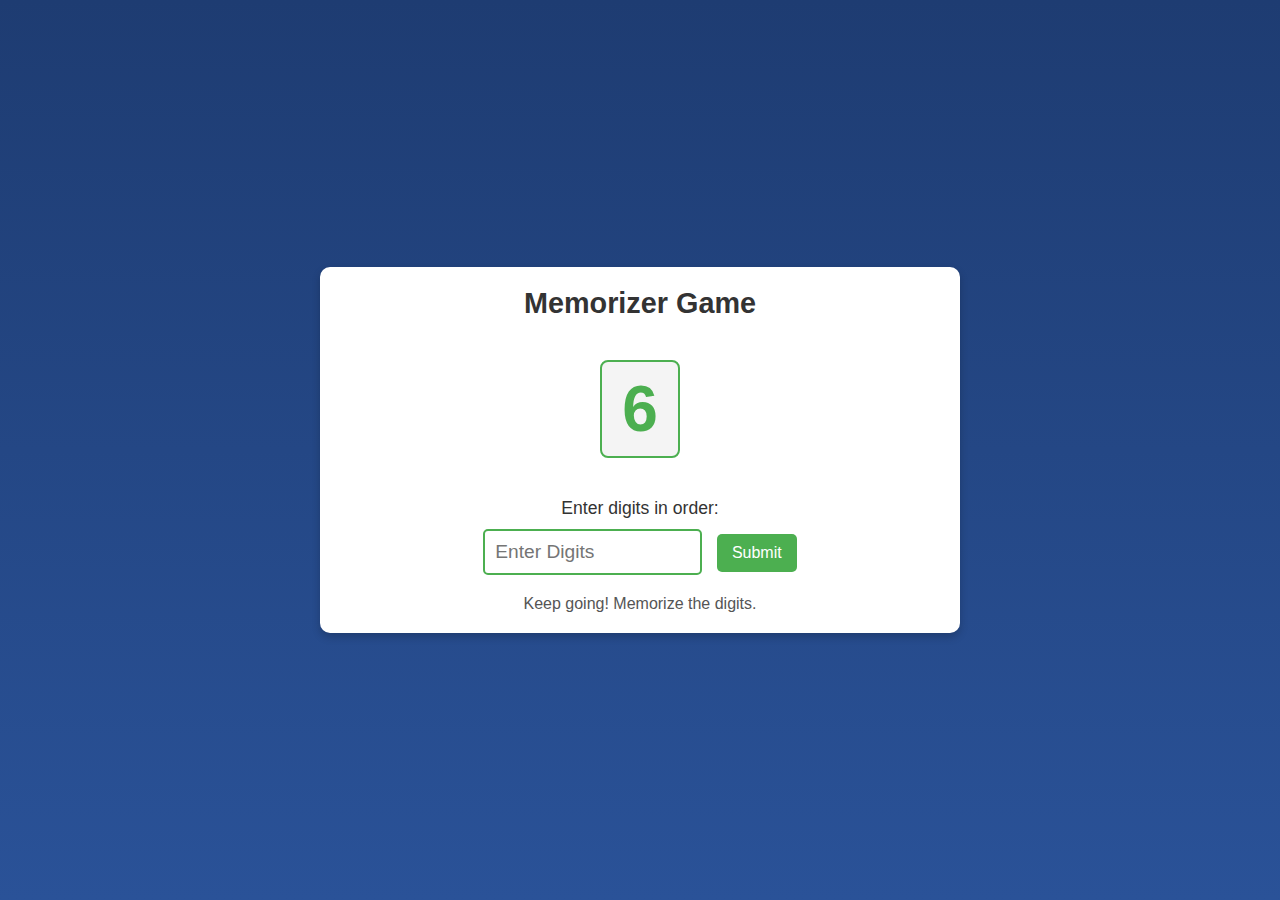
==== index.html @ 51d383ac "initial commit" ====
<!DOCTYPE html>
<html lang="en">
<head>
    <meta charset="UTF-8">
    <meta name="viewport" content="width=device-width, initial-scale=1.0">
    <title>Memorizer Game</title>
    <link rel="stylesheet" href="styles.css">
</head>
<body>
    <div class="game-container">
        <h1>Memorizer Game</h1>

        <!-- Displayed Digit -->
        <h2 id="score-title" class="hidden">Your Score:</h2>
        <div id="display-digit" class="digit-display">
            0
        </div>

        <div id="game-over" class="hidden game-over">
            <h2>Correct Answer:</h2>
            <div id="final-answer" class="final-digits"></div>

            <h2>Your Answer:</h2>
            <div id="user-final-answer" class="wrong"></div>
            <div class="restart-btn-container">
                <button id="restart-btn" class="restart-btn">Play Again<img src="imgs/restart.png" alt="restart"></button>
                <button id="main-menu-btn" class="submit-btn">Main Menu</button>
            </div>
        </div>

        <!-- Input Section -->
        <div class="input-section">
            <label for="user-input">Enter digits in order:</label>
            <input id="user-input" type="text" class="digit-input" maxlength="" placeholder="Enter Digits">
            <button id="submit-btn" class="submit-btn">Submit</button>
        </div>

        <!-- Message Section -->
        <div id="message" class="message">
            <p>Keep going! Memorize the digits.</p>
        </div>
    </div>
    <script src="index.js"></script>
</body>
</html>
---- styles.css ----
* {
    margin: 0;
    padding: 0;
    box-sizing: border-box;
}

body {
    font-family: 'Arial', sans-serif;
    background: linear-gradient(to bottom, #1e3c72, #2a5298);
    color: #ffffff;
    display: flex;
    justify-content: center;
    align-items: center;
    height: 100vh;
}

.game-container {
    background-color: #ffffff;
    color: #333;
    padding: 20px;
    border-radius: 10px;
    box-shadow: 0 4px 8px rgba(0, 0, 0, 0.2);
    display: inline-flex;
    flex-direction: column;
    text-align: center;
    justify-content: center;
    align-items: center;
    width: 50%;
}

.game-over {
    text-align: center;
    width: 80%;
    display: flex;
    flex-direction: column;
    align-items: center;
    justify-content: center;
    height: 100%;
}

.restart-btn-container {
    text-align: center;
    width: 80%;
    display: flex;
    align-items: center;
    justify-content: center;
    height: 100%;
    gap: 20px;
}

h1 {
    font-size: 1.8em;
    margin-bottom: 20px;
}

.digit-display {
    font-size: 4em;
    font-weight: bold;
    color: #4CAF50;
    margin: 20px 0;
    border: 2px solid #4CAF50;
    padding: 10px;
    border-radius: 8px;
    display: inline-block;
    width: 80px;
    text-align: center;
    background-color: #f4f4f4;
}

.input-section {
    margin-top: 20px;
    text-align: center;
}

.input-section label {
    font-size: 1.1em;
    display: block;
    margin-bottom: 10px;
}

.digit-input {
    padding: 10px;
    font-size: 1.2em;
    width: 60%;
    border: 2px solid #ccc;
    border-radius: 5px;
    margin-right: 10px;
}

.digit-input:focus {
    outline: none;
    border-color: #4CAF50;
}

.submit-btn {
    padding: 10px 15px;
    font-size: 1em;
    background-color: #4CAF50;
    color: #fff;
    border: none;
    border-radius: 5px;
    cursor: pointer;
    transition: background-color 0.3s ease;
}

.restart-btn {
    padding: 10px 15px;
    font-size: 1em;
    background-color: #719dee;
    color: #fff;
    border: none;
    border-radius: 5px;
    cursor: pointer;
    transition: background-color 0.3s ease;
    display: flex;
    align-items: center;
    justify-content: center;
    gap: 10px;
    text-align: center;
    width: auto;
}

.submit-btn:hover {
    background-color: #45a049;
}

.message {
    margin-top: 20px;
    font-size: 1em;
    color: #555;
}

.final-digits {
    font-size: 4em;
    font-weight: bold;
    color: #4CAF50;
    justify-content: center;
    text-align: center;
}

.wrong {
    font-size: 4em;
    font-weight: bold;
    color: #d30b0b;
    justify-content: center;
    text-align: center;
}

.hidden {
    display: none;
}

.restart-btn img {
    max-width: 20px;
    max-height: 20px;
    object-fit: contain;
}
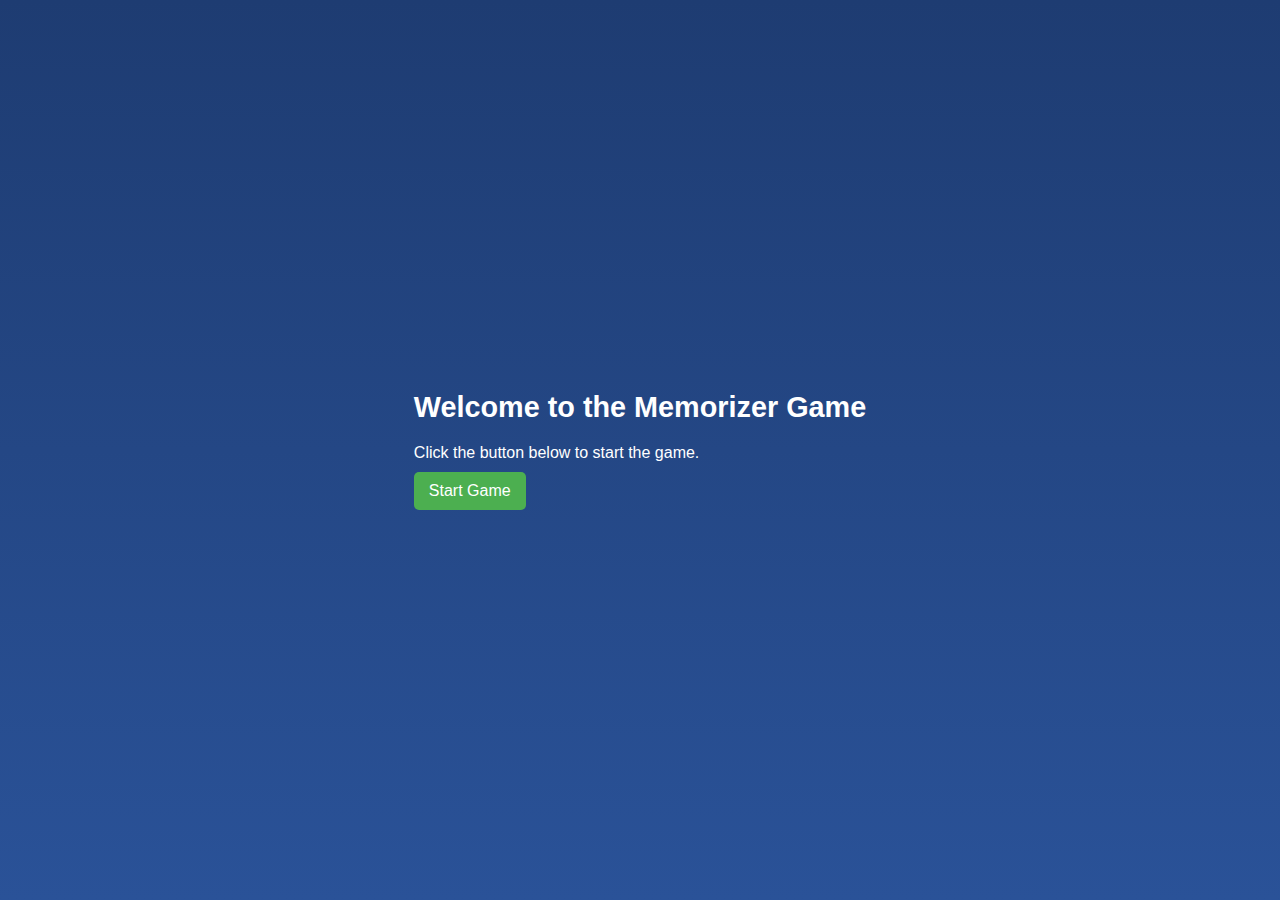
==== commit aab31f2e: "File Names Change" ====
--- a/index.html
+++ b/index.html
@@ -3,43 +3,15 @@
 <head>
     <meta charset="UTF-8">
     <meta name="viewport" content="width=device-width, initial-scale=1.0">
-    <title>Memorizer Game</title>
+    <title>Start Page</title>
     <link rel="stylesheet" href="styles.css">
 </head>
 <body>
-    <div class="game-container">
-        <h1>Memorizer Game</h1>
-
-        <!-- Displayed Digit -->
-        <h2 id="score-title" class="hidden">Your Score:</h2>
-        <div id="display-digit" class="digit-display">
-            0
-        </div>
-
-        <div id="game-over" class="hidden game-over">
-            <h2>Correct Answer:</h2>
-            <div id="final-answer" class="final-digits"></div>
-
-            <h2>Your Answer:</h2>
-            <div id="user-final-answer" class="wrong"></div>
-            <div class="restart-btn-container">
-                <button id="restart-btn" class="restart-btn">Play Again<img src="imgs/restart.png" alt="restart"></button>
-                <button id="main-menu-btn" class="submit-btn">Main Menu</button>
-            </div>
-        </div>
-
-        <!-- Input Section -->
-        <div class="input-section">
-            <label for="user-input">Enter digits in order:</label>
-            <input id="user-input" type="text" class="digit-input" maxlength="" placeholder="Enter Digits">
-            <button id="submit-btn" class="submit-btn">Submit</button>
-        </div>
-
-        <!-- Message Section -->
-        <div id="message" class="message">
-            <p>Keep going! Memorize the digits.</p>
-        </div>
+    <div class="content">
+        <h1>Welcome to the Memorizer Game</h1>
+        <p>Click the button below to start the game.</p>
+        <button id="start-btn" class="action-btn">Start Game</button>
     </div>
-    <script src="index.js"></script>
+    <script src="index.html"></script>
 </body>
 </html>
--- a/styles.css
+++ b/styles.css
@@ -20,32 +20,8 @@
     padding: 20px;
     border-radius: 10px;
     box-shadow: 0 4px 8px rgba(0, 0, 0, 0.2);
-    display: inline-flex;
-    flex-direction: column;
     text-align: center;
-    justify-content: center;
-    align-items: center;
-    width: 50%;
-}
-
-.game-over {
-    text-align: center;
-    width: 80%;
-    display: flex;
-    flex-direction: column;
-    align-items: center;
-    justify-content: center;
-    height: 100%;
-}
-
-.restart-btn-container {
-    text-align: center;
-    width: 80%;
-    display: flex;
-    align-items: center;
-    justify-content: center;
-    height: 100%;
-    gap: 20px;
+    width: 300px;
 }
 
 h1 {
@@ -92,7 +68,8 @@
     border-color: #4CAF50;
 }
 
-.submit-btn {
+.action-btn {
+    margin-top: 10px;
     padding: 10px 15px;
     font-size: 1em;
     background-color: #4CAF50;
@@ -103,24 +80,7 @@
     transition: background-color 0.3s ease;
 }
 
-.restart-btn {
-    padding: 10px 15px;
-    font-size: 1em;
-    background-color: #719dee;
-    color: #fff;
-    border: none;
-    border-radius: 5px;
-    cursor: pointer;
-    transition: background-color 0.3s ease;
-    display: flex;
-    align-items: center;
-    justify-content: center;
-    gap: 10px;
-    text-align: center;
-    width: auto;
-}
-
-.submit-btn:hover {
+.action-btn:hover {
     background-color: #45a049;
 }
 
@@ -129,29 +89,3 @@
     font-size: 1em;
     color: #555;
 }
-
-.final-digits {
-    font-size: 4em;
-    font-weight: bold;
-    color: #4CAF50;
-    justify-content: center;
-    text-align: center;
-}
-
-.wrong {
-    font-size: 4em;
-    font-weight: bold;
-    color: #d30b0b;
-    justify-content: center;
-    text-align: center;
-}
-
-.hidden {
-    display: none;
-}
-
-.restart-btn img {
-    max-width: 20px;
-    max-height: 20px;
-    object-fit: contain;
-}
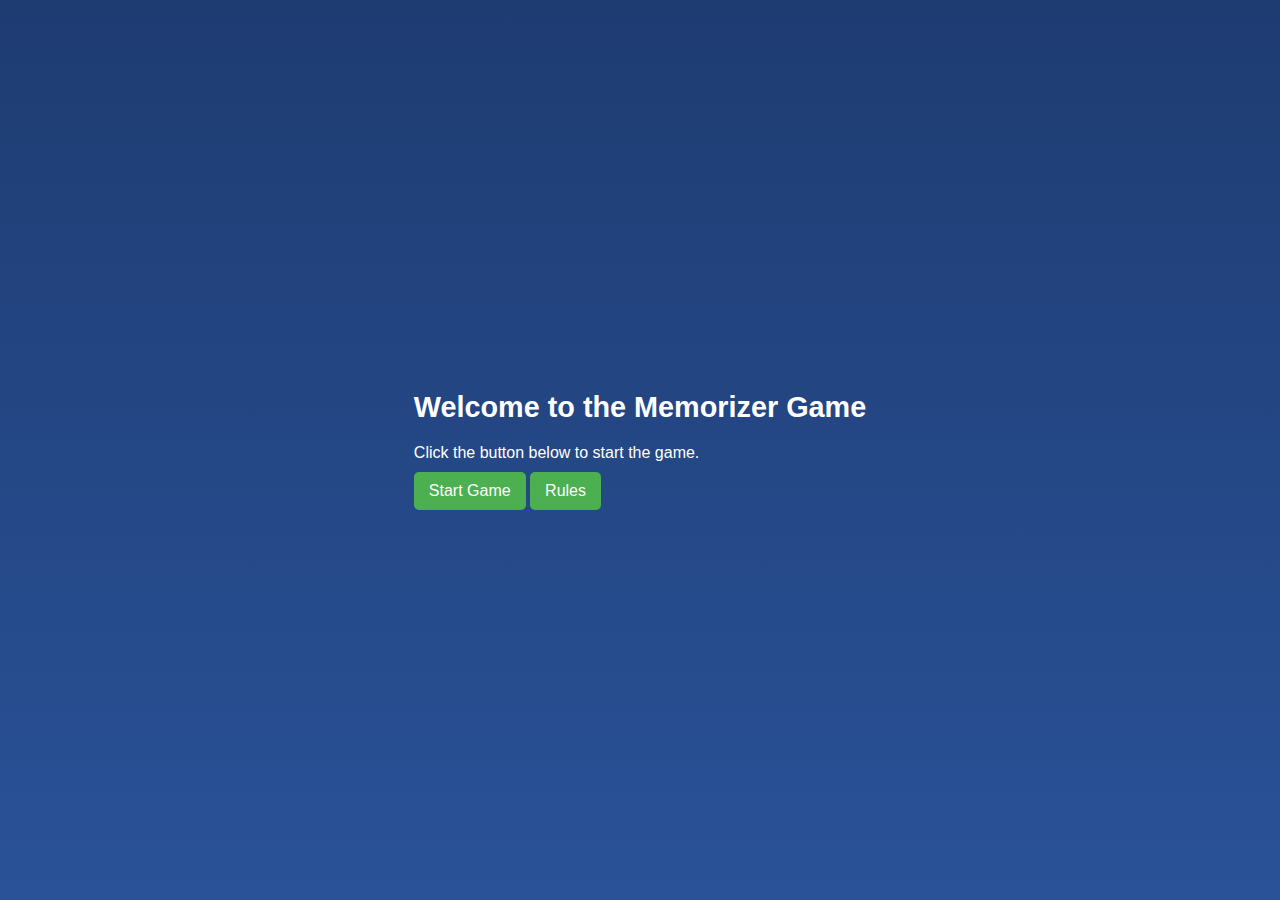
==== commit 928e4063: "Added Rules and Fixed Buttons" ====
--- a/index.html
+++ b/index.html
@@ -10,8 +10,11 @@
     <div class="content">
         <h1>Welcome to the Memorizer Game</h1>
         <p>Click the button below to start the game.</p>
-        <button id="start-btn" class="action-btn">Start Game</button>
+        <div class="btn-container">
+            <button id="start-btn" class="action-btn">Start Game</button>
+            <button id="rules-btn" class="action-btn">Rules</button>
+        </div>
     </div>
-    <script src="index.html"></script>
+    <script src="index.js"></script>
 </body>
 </html>
